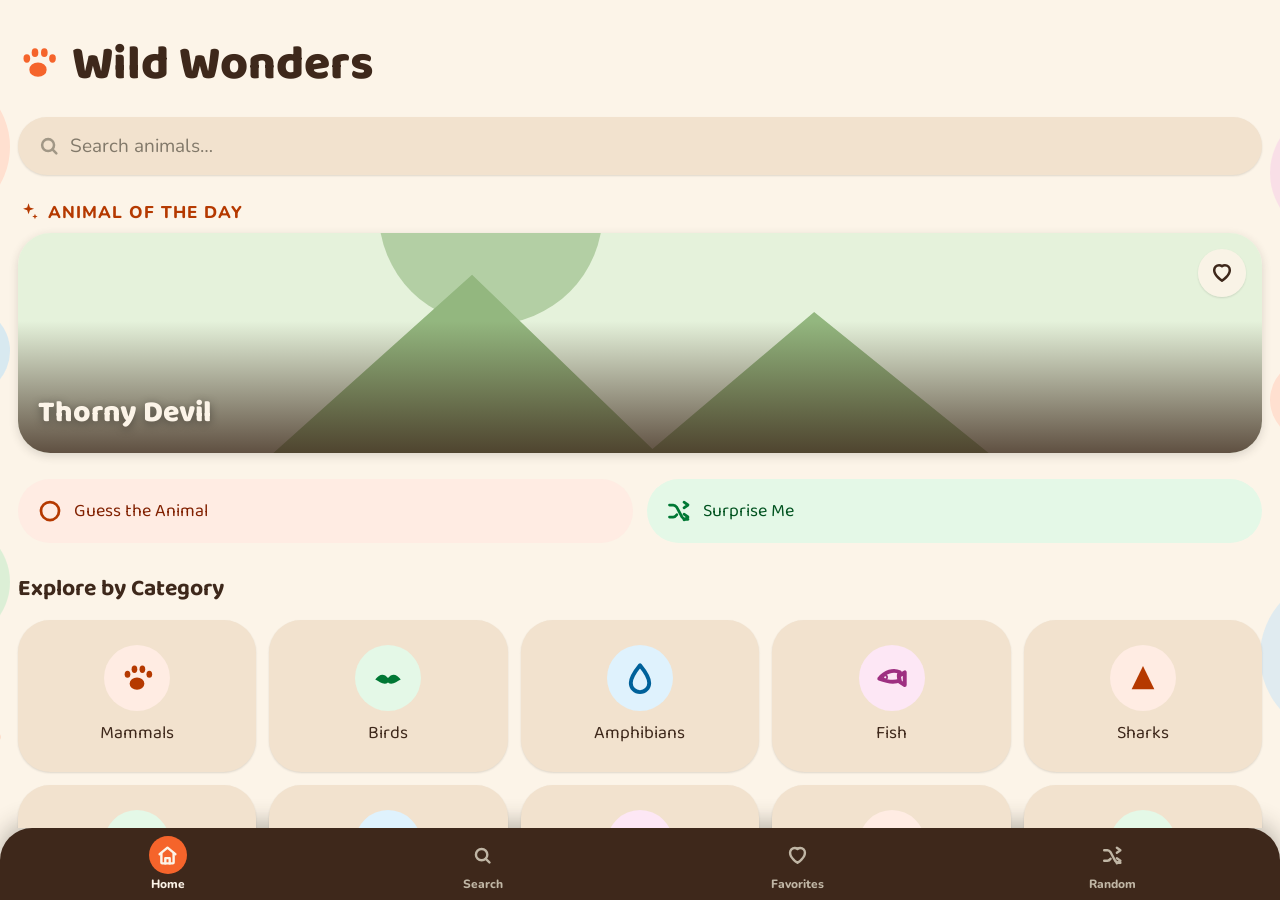
==== index.html @ f6dfc8b2 "Initial implementation of Wild Wonders animal explorer PWA Vanilla HTML/CSS/JS port of the Wild Wond" ====
<!doctype html>
<html lang="en">
<head>
<meta charset="utf-8">
<title>Wild Wonders</title>
<meta name="viewport" content="width=device-width, initial-scale=1, viewport-fit=cover">
<link rel="preconnect" href="https://fonts.googleapis.com">
<link rel="preconnect" href="https://fonts.gstatic.com" crossorigin>
<link rel="stylesheet" href="https://fonts.googleapis.com/css2?family=Baloo+2:wght@500;600;700;800&family=Nunito:wght@400;600;700;800&display=swap">
<link rel="manifest" href="./manifest.json">
<link rel="apple-touch-icon" href="./icons/apple-touch-icon.png">
<link rel="icon" href="./icons/icon-192.png">
<meta name="theme-color" content="#f2712f">
<meta name="mobile-web-app-capable" content="yes">
<meta name="apple-mobile-web-app-capable" content="yes">
<meta name="apple-mobile-web-app-status-bar-style" content="default">
<meta name="apple-mobile-web-app-title" content="Wild Wonders">
<meta name="description" content="A safe, ad-free animal encyclopedia for curious kids.">
<link rel="stylesheet" href="./styles.css">
</head>
<body>
<div id="app"></div>
<script type="module" src="./app.js"></script>
</body>
</html>
---- styles.css ----
/* Wild Wonders — design tokens + base styles, ported from the Claude Design source. */
:root {
  --color-bg: oklch(97% 0.018 80); --color-surface: oklch(92% 0.032 75); --color-text: oklch(30% 0.04 50);
  --color-accent: oklch(68% 0.19 40); --color-accent-2: oklch(70% 0.16 150);
  --color-divider: color-mix(in srgb, var(--color-text) 16%, transparent);
  --color-neutral-100: #f9f4ed; --color-neutral-200: #eee7db; --color-neutral-300: #dcd3c4;
  --color-neutral-400: #c0b6a5; --color-neutral-500: #a19786; --color-neutral-600: #82796a;
  --color-neutral-700: #645c50; --color-neutral-800: #474238; --color-neutral-900: #2e2b25;
  --color-accent-100: oklch(96% 0.03 40); --color-accent-200: oklch(90% 0.07 40); --color-accent-300: oklch(84% 0.11 40);
  --color-accent-400: oklch(77% 0.15 40); --color-accent-500: oklch(70% 0.19 40); --color-accent-600: oklch(62% 0.19 40);
  --color-accent-700: oklch(52% 0.17 40); --color-accent-800: oklch(40% 0.14 40); --color-accent-900: oklch(30% 0.1 40);
  --color-accent-2-100: oklch(96% 0.03 150); --color-accent-2-200: oklch(90% 0.07 150); --color-accent-2-300: oklch(84% 0.1 150);
  --color-accent-2-400: oklch(77% 0.13 150); --color-accent-2-500: oklch(70% 0.16 150); --color-accent-2-600: oklch(62% 0.16 150);
  --color-accent-2-700: oklch(50% 0.14 150); --color-accent-2-800: oklch(38% 0.11 150); --color-accent-2-900: oklch(28% 0.08 150);
  --color-accent-3-100: oklch(95% 0.025 235); --color-accent-3-200: oklch(89% 0.05 235); --color-accent-3-500: oklch(65% 0.16 235);
  --color-accent-3-600: oklch(57% 0.16 235); --color-accent-3-700: oklch(46% 0.14 235); --color-accent-3-800: oklch(35% 0.11 235);
  --color-accent-4-100: oklch(95% 0.03 340); --color-accent-4-200: oklch(89% 0.06 340); --color-accent-4-500: oklch(68% 0.19 340);
  --color-accent-4-600: oklch(60% 0.19 340); --color-accent-4-700: oklch(50% 0.17 340); --color-accent-4-800: oklch(38% 0.14 340);
  --font-heading: "Baloo 2", system-ui, sans-serif; --font-body: "Nunito", system-ui, sans-serif;
  --space-1: 4.4px; --space-2: 8.8px; --space-3: 13.2px; --space-4: 17.6px; --space-6: 26.4px; --space-8: 35.2px;
  --radius-sm: 8px; --radius-md: 16px; --radius-lg: 28px;
  --shadow-sm: 0 1px 2px color-mix(in srgb, #2e2b25 14%, transparent);
  --shadow-md: 0 3px 10px color-mix(in srgb, #2e2b25 16%, transparent);
  --shadow-lg: 0 12px 32px color-mix(in srgb, #2e2b25 22%, transparent);
}
* { box-sizing: border-box; }
html, body { margin: 0; height: 100%; background: var(--color-bg); color: var(--color-text); font-family: var(--font-body); font-size: 17px; overscroll-behavior: none; }
button, input { font-family: inherit; }
h1, h2, h3 { margin: 0; }
a { color: var(--color-accent-700); }
a:hover { color: var(--color-accent-800); }
:focus { outline: none; }
:focus-visible { outline: 2px solid var(--color-accent); outline-offset: 2px; }
::selection { background: color-mix(in srgb, var(--color-accent) 30%, transparent); }
input::placeholder { color: var(--color-neutral-500); }
@keyframes ww-spin { to { transform: rotate(360deg); } }
::-webkit-scrollbar { display: none; }
* { scrollbar-width: none; }

#app { position: fixed; inset: 0; overflow: hidden; background: var(--color-bg); display: flex; flex-direction: column; }
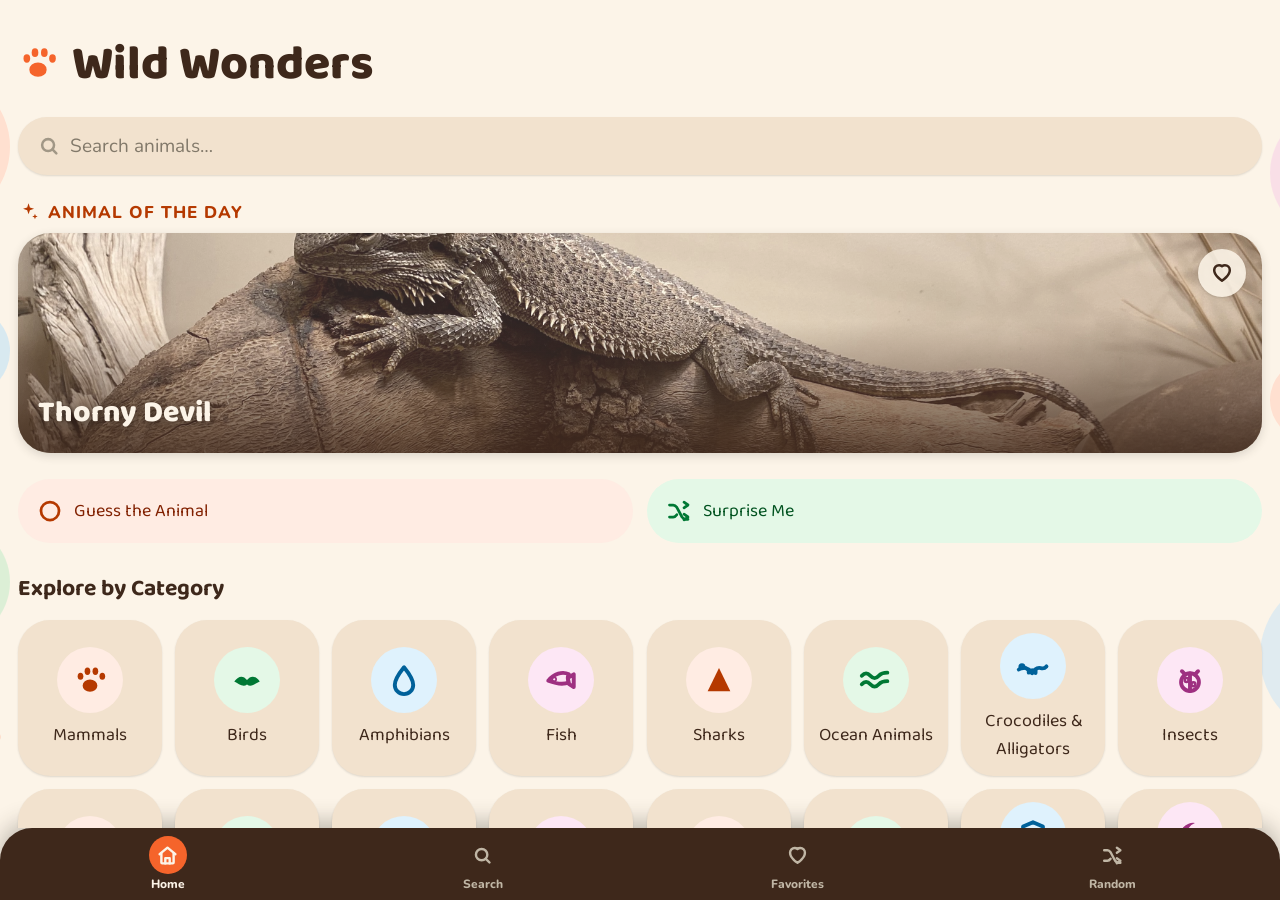
==== commit 25fc2894: "Integrate Google Tag Manager into index.html Added Google Tag Manager script for tracking." ====
--- a/index.html
+++ b/index.html
@@ -16,10 +16,29 @@
 <meta name="apple-mobile-web-app-status-bar-style" content="default">
 <meta name="apple-mobile-web-app-title" content="Wild Wonders">
 <meta name="description" content="A safe, ad-free animal encyclopedia for curious kids.">
+<meta property="og:type" content="website">
+<meta property="og:title" content="Wild Wonders — Animal Explorer">
+<meta property="og:description" content="A safe, ad-free animal encyclopedia for curious kids.">
+<meta property="og:image" content="https://ckeysvt88.github.io/wilder-wonders-app/preview.jpg">
+<meta property="og:url" content="https://ckeysvt88.github.io/wilder-wonders-app/">
+<meta name="twitter:card" content="summary_large_image">
+<meta name="twitter:title" content="Wild Wonders — Animal Explorer">
+<meta name="twitter:description" content="A safe, ad-free animal encyclopedia for curious kids.">
+<meta name="twitter:image" content="https://ckeysvt88.github.io/wilder-wonders-app/preview.jpg">
 <link rel="stylesheet" href="./styles.css">
 </head>
 <body>
 <div id="app"></div>
 <script type="module" src="./app.js"></script>
+  <script async src="https://www.googletagmanager.com/gtag/js?id=G-XXXXXXXXXX"></script>
+<script>
+  window.dataLayer = window.dataLayer || [];
+  function gtag(){dataLayer.push(arguments);}
+  gtag('js', new Date());
+  gtag('config', 'G-JDLJ4SZ1FH', {
+    allow_google_signals: false,
+    allow_ad_personalization_signals: false
+  });
+</script>
 </body>
 </html>
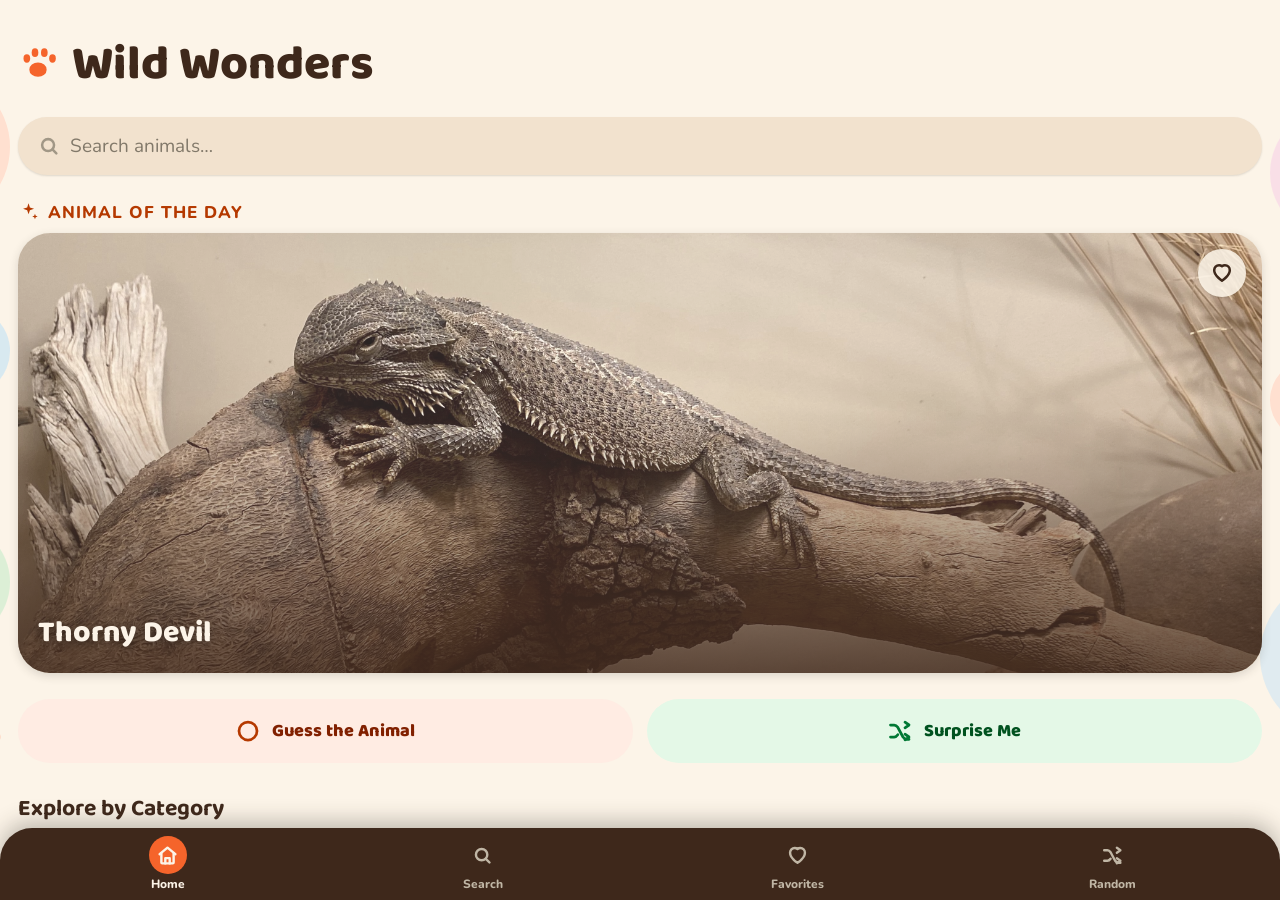
==== commit e9cc8c01: "Fix icon sizing, home hero, favorite-scroll bug, and refresh preview image - manifest.json: correct " ====
--- a/index.html
+++ b/index.html
@@ -19,12 +19,12 @@
 <meta property="og:type" content="website">
 <meta property="og:title" content="Wild Wonders — Animal Explorer">
 <meta property="og:description" content="A safe, ad-free animal encyclopedia for curious kids.">
-<meta property="og:image" content="https://ckeysvt88.github.io/wilder-wonders-app/preview.jpg">
-<meta property="og:url" content="https://ckeysvt88.github.io/wilder-wonders-app/">
+<meta property="og:image" content="https://www.wildwonders.app/preview.jpg">
+<meta property="og:url" content="https://www.wildwonders.app/">
 <meta name="twitter:card" content="summary_large_image">
 <meta name="twitter:title" content="Wild Wonders — Animal Explorer">
 <meta name="twitter:description" content="A safe, ad-free animal encyclopedia for curious kids.">
-<meta name="twitter:image" content="https://ckeysvt88.github.io/wilder-wonders-app/preview.jpg">
+<meta name="twitter:image" content="https://www.wildwonders.app/preview.jpg">
 <link rel="stylesheet" href="./styles.css">
 </head>
 <body>
